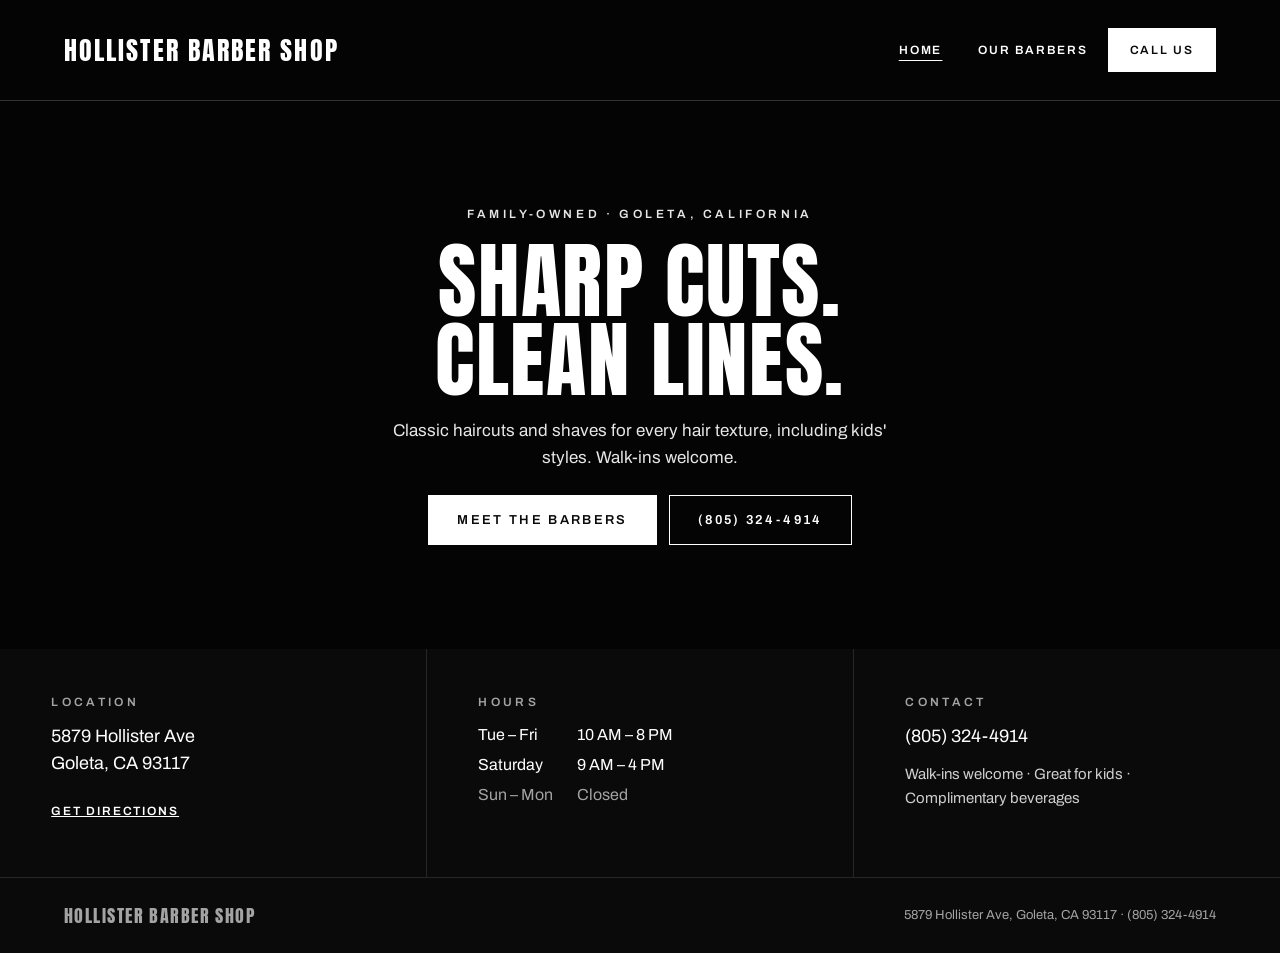
==== index.html @ b9d54585 "Initial commit: Hollister Barbershop site Co-Authored-By: Claude Opus 5.5 <noreply@anthropic.com>" ====
<!doctype html>
<html lang="en">
<head>
  <meta charset="utf-8">
  <meta name="viewport" content="width=device-width, initial-scale=1">
  <title>Hollister Barber Shop · Goleta, CA</title>
  <meta name="description" content="Family-owned barber shop in Goleta, California. Classic haircuts and shaves for every hair texture, including kids' styles. Walk-ins welcome.">
  <link rel="preconnect" href="https://fonts.googleapis.com">
  <link rel="preconnect" href="https://fonts.gstatic.com" crossorigin>
  <link href="https://fonts.googleapis.com/css2?family=Anton&family=Archivo:wght@400;500;600&display=swap" rel="stylesheet">
  <link rel="stylesheet" href="styles.css">
</head>
<body>

  <section class="hero">
    <header class="site-header">
      <a class="logo" href="index.html">Hollister Barber Shop</a>
      <nav class="nav" aria-label="Main">
        <a href="index.html" aria-current="page">Home</a>
        <a href="barbers.html">Our Barbers</a>
        <a class="nav-cta" href="tel:+18053244914">Call Us</a>
      </nav>
    </header>

    <div class="hero-body">
      <p class="kicker">Family-Owned · Goleta, California</p>
      <h1>Sharp Cuts.<br>Clean Lines.</h1>
      <p class="lede">Classic haircuts and shaves for every hair texture, including kids' styles. Walk-ins welcome.</p>
      <div class="actions">
        <a class="btn btn--solid" href="barbers.html">Meet the Barbers</a>
        <a class="btn btn--outline" href="tel:+18053244914">(805) 324-4914</a>
      </div>
    </div>
  </section>

  <main>
    <section class="info" aria-label="Visit us">
      <div class="info-block">
        <h2>Location</h2>
        <p>5879 Hollister Ave<br>Goleta, CA 93117</p>
        <a class="info-link" href="https://www.google.com/maps/search/?api=1&query=5879+Hollister+Ave+Goleta+CA+93117" target="_blank" rel="noopener">Get Directions</a>
      </div>
      <div class="info-block">
        <h2>Hours</h2>
        <dl class="hours">
          <dt>Tue – Fri</dt><dd>10 AM – 8 PM</dd>
          <dt>Saturday</dt><dd>9 AM – 4 PM</dd>
          <dt class="closed">Sun – Mon</dt><dd class="closed">Closed</dd>
        </dl>
      </div>
      <div class="info-block">
        <h2>Contact</h2>
        <a class="phone" href="tel:+18053244914">(805) 324-4914</a>
        <p class="note">Walk-ins welcome · Great for kids · Complimentary beverages</p>
      </div>
    </section>
  </main>

  <footer class="site-footer">
    <span class="logo">Hollister Barber Shop</span>
    <span>5879 Hollister Ave, Goleta, CA 93117 · (805) 324-4914</span>
  </footer>

</body>
</html>
---- styles.css ----
/* Hollister Barber Shop — shared styles */
*, *::before, *::after { box-sizing: border-box; }

:root {
  --black: #0a0a0a;
  --white: #ffffff;
  --line: #262626;
  --muted: #a3a3a3;
  --soft: #e6e6e6;
  --display: Anton, Impact, "Arial Narrow", sans-serif;
  --body: Archivo, "Helvetica Neue", Helvetica, sans-serif;
  --gutter: clamp(16px, 5vw, 72px);
}

html { -webkit-text-size-adjust: 100%; }
body {
  margin: 0;
  background: var(--black);
  color: var(--white);
  font-family: var(--body);
  line-height: 1.5;
}
img { max-width: 100%; display: block; }
a { color: var(--white); }
a:hover { color: #cfcfcf; }
a:focus-visible, button:focus-visible { outline: 2px solid var(--white); outline-offset: 4px; }

/* ---------- Hero / page header ---------- */
.hero {
  position: relative;
  background: url("images/background.webp") center 60% / cover no-repeat;
}
.hero::before {
  content: "";
  position: absolute;
  inset: 0;
  background: rgba(0, 0, 0, 0.62);
}
.hero--page { background-position: center 30%; }
.hero--page::before { background: rgba(0, 0, 0, 0.72); }
.hero > * { position: relative; }

.site-header {
  display: flex;
  flex-wrap: wrap;
  align-items: center;
  justify-content: space-between;
  gap: 12px 16px;
  padding: clamp(16px, 3vw, 28px) var(--gutter);
  border-bottom: 1px solid rgba(255, 255, 255, 0.18);
}
.logo {
  font-family: var(--display);
  font-size: clamp(20px, 3vw, 26px);
  letter-spacing: 0.08em;
  text-transform: uppercase;
  text-decoration: none;
  white-space: nowrap;
}
.nav { display: flex; flex-wrap: wrap; align-items: center; gap: 4px; }
.nav a {
  display: inline-flex;
  align-items: center;
  min-height: 44px;
  padding: 0 clamp(10px, 1.6vw, 16px);
  font-size: 12px;
  font-weight: 600;
  letter-spacing: 0.16em;
  text-transform: uppercase;
  text-decoration: none;
}
.nav a[aria-current="page"] { text-decoration: underline; text-underline-offset: 6px; }
.nav a.nav-cta { background: var(--white); color: var(--black); padding: 0 clamp(14px, 2vw, 22px); }
.nav a.nav-cta:hover { background: var(--soft); }

.hero-body {
  display: flex;
  flex-direction: column;
  align-items: center;
  text-align: center;
  gap: 18px;
  padding: clamp(56px, 9vw, 104px) var(--gutter);
}
.hero--page .hero-body { padding: clamp(48px, 7vw, 80px) var(--gutter); }
.kicker {
  margin: 0;
  font-size: 12px;
  font-weight: 600;
  letter-spacing: 0.3em;
  text-transform: uppercase;
  color: var(--soft);
}
.hero h1 {
  margin: 0;
  font-family: var(--display);
  font-weight: 400;
  font-size: clamp(40px, 6.5vw, 84px);
  line-height: 0.95;
  letter-spacing: 0.02em;
  text-transform: uppercase;
}
.lede {
  margin: 0;
  max-width: 500px;
  font-size: clamp(15px, 1.6vw, 17px);
  line-height: 1.6;
  color: var(--soft);
}
.actions { display: flex; flex-wrap: wrap; justify-content: center; gap: 12px; margin-top: 6px; }

.btn {
  display: inline-flex;
  align-items: center;
  justify-content: center;
  gap: 8px;
  min-height: 50px;
  padding: 0 28px;
  font: inherit;
  font-size: 13px;
  font-weight: 600;
  letter-spacing: 0.18em;
  text-transform: uppercase;
  text-decoration: none;
  cursor: pointer;
  border: 1px solid var(--white);
}
.btn--solid { background: var(--white); color: var(--black); }
.btn--solid:hover { background: var(--soft); color: var(--black); }
.btn--outline { background: transparent; color: var(--white); }
.btn--outline:hover { background: var(--white); color: var(--black); }

/* ---------- Info strip ---------- */
.info {
  display: grid;
  grid-template-columns: repeat(auto-fit, minmax(260px, 1fr));
  gap: 1px;
  background: var(--line);
  border-bottom: 1px solid var(--line);
}
.info-block {
  display: flex;
  flex-direction: column;
  gap: 12px;
  padding: clamp(28px, 4vw, 44px) clamp(20px, 4vw, 56px);
  background: var(--black);
}
.info-block h2 {
  margin: 0;
  font-size: 12px;
  font-weight: 600;
  letter-spacing: 0.28em;
  text-transform: uppercase;
  color: var(--muted);
}
.info-block p { margin: 0; font-size: 18px; }
.info-block .note { font-size: 15px; line-height: 1.6; color: #cfcfcf; }
.info-link {
  display: inline-flex;
  align-items: center;
  min-height: 44px;
  align-self: flex-start;
  font-size: 12px;
  font-weight: 600;
  letter-spacing: 0.16em;
  text-transform: uppercase;
}
.phone { font-size: 18px; text-decoration: none; }
.hours {
  display: grid;
  grid-template-columns: auto 1fr;
  column-gap: 24px;
  row-gap: 6px;
  margin: 0;
  font-size: 16px;
}
.hours dt, .hours dd { margin: 0; }
.hours .closed { color: var(--muted); }

/* ---------- Footer ---------- */
.site-footer {
  display: flex;
  flex-wrap: wrap;
  justify-content: space-between;
  align-items: center;
  gap: 8px 16px;
  padding: 24px var(--gutter);
  font-size: 13px;
  color: var(--muted);
}
.barbers-page .site-footer { border-top: 1px solid var(--line); }
.site-footer .logo { font-size: 18px; }

/* ---------- Barbers grid ---------- */
.team {
  max-width: 1280px;
  margin: 0 auto;
  padding: clamp(36px, 6vw, 72px) var(--gutter) clamp(56px, 8vw, 96px);
}
.team-grid {
  display: grid;
  grid-template-columns: repeat(auto-fill, minmax(min(100%, 260px), 1fr));
  gap: clamp(20px, 3vw, 28px);
}
.barber.is-open { grid-column: 1 / -1; }

.photo {
  display: flex;
  flex-direction: column;
  align-items: center;
  justify-content: center;
  gap: 12px;
  width: 100%;
  aspect-ratio: 4 / 5;
  overflow: hidden;
  background: #1c1c1c;
  border: 1px solid #333;
  color: #8a8a8a;
  font-size: 12px;
  font-weight: 600;
  letter-spacing: 0.22em;
  text-transform: uppercase;
}
.photo img { width: 100%; height: 100%; object-fit: cover; }

.barber-card {
  display: flex;
  flex-direction: column;
  gap: 18px;
  width: 100%;
  padding: 0;
  border: 0;
  background: transparent;
  color: var(--white);
  text-align: left;
  font: inherit;
  cursor: pointer;
}
.barber-card .photo { transition: background 0.2s; }
.barber-card:hover .photo { background: #2a2a2a; }
.barber-card-meta { display: flex; align-items: flex-end; justify-content: space-between; gap: 12px; }
.barber-name {
  margin: 0;
  font-family: var(--display);
  font-weight: 400;
  font-size: 28px;
  line-height: 1;
  letter-spacing: 0.04em;
  text-transform: uppercase;
}
.barber-role {
  display: block;
  margin-top: 6px;
  font-size: 13px;
  font-weight: 500;
  letter-spacing: 0.14em;
  text-transform: uppercase;
  color: #b5b5b5;
}
.view-cuts {
  display: inline-flex;
  align-items: center;
  gap: 8px;
  font-size: 12px;
  font-weight: 600;
  letter-spacing: 0.16em;
  text-transform: uppercase;
  white-space: nowrap;
}

/* Expanded panel */
.barber-panel {
  display: none;
  flex-wrap: wrap;
  gap: clamp(24px, 4vw, 36px);
  padding: clamp(18px, 4vw, 32px);
  background: var(--white);
  color: var(--black);
}
.barber.is-open .barber-card { display: none; }
.barber.is-open .barber-panel { display: flex; animation: open 0.25s ease-out; }
@keyframes open { from { opacity: 0; transform: translateY(8px); } to { opacity: 1; transform: none; } }
@media (prefers-reduced-motion: reduce) { .barber.is-open .barber-panel { animation: none; } }

.panel-profile { flex: 1 1 240px; max-width: 340px; display: flex; flex-direction: column; gap: 18px; }
.panel-profile .photo { background: #e9e9e9; border: 0; color: #5c5c5c; }
.panel-profile .barber-name { font-size: 36px; }
.panel-profile .barber-role { color: #4a4a4a; font-weight: 600; }
.bio { margin: 0; font-size: 15px; line-height: 1.6; color: #333; }
.panel-actions { display: flex; flex-wrap: wrap; gap: 10px; }
.panel-actions .btn { min-height: 46px; padding: 0 20px; border-color: var(--black); }
.panel-actions .btn--solid { background: var(--black); color: var(--white); }
.panel-actions .btn--solid:hover { background: #333; color: var(--white); }
.panel-actions .btn--outline { color: var(--black); }
.panel-actions .btn--outline:hover { background: var(--black); color: var(--white); }

.panel-cuts { flex: 999 1 300px; min-width: 0; display: flex; flex-direction: column; gap: 18px; }
.panel-cuts h3 {
  margin: 0;
  font-size: 12px;
  font-weight: 600;
  letter-spacing: 0.28em;
  text-transform: uppercase;
  color: #4a4a4a;
}
.cuts {
  display: grid;
  grid-template-columns: repeat(auto-fill, minmax(130px, 1fr));
  gap: clamp(8px, 1.5vw, 14px);
  margin: 0;
  padding: 0;
  list-style: none;
}
.cut {
  display: flex;
  align-items: center;
  justify-content: center;
  aspect-ratio: 1 / 1;
  overflow: hidden;
  background: #ececec;
  border: 1px solid #d4d4d4;
  color: #5c5c5c;
  font-size: 12px;
  font-weight: 600;
  letter-spacing: 0.18em;
  text-transform: uppercase;
}
.cut img { width: 100%; height: 100%; object-fit: cover; }
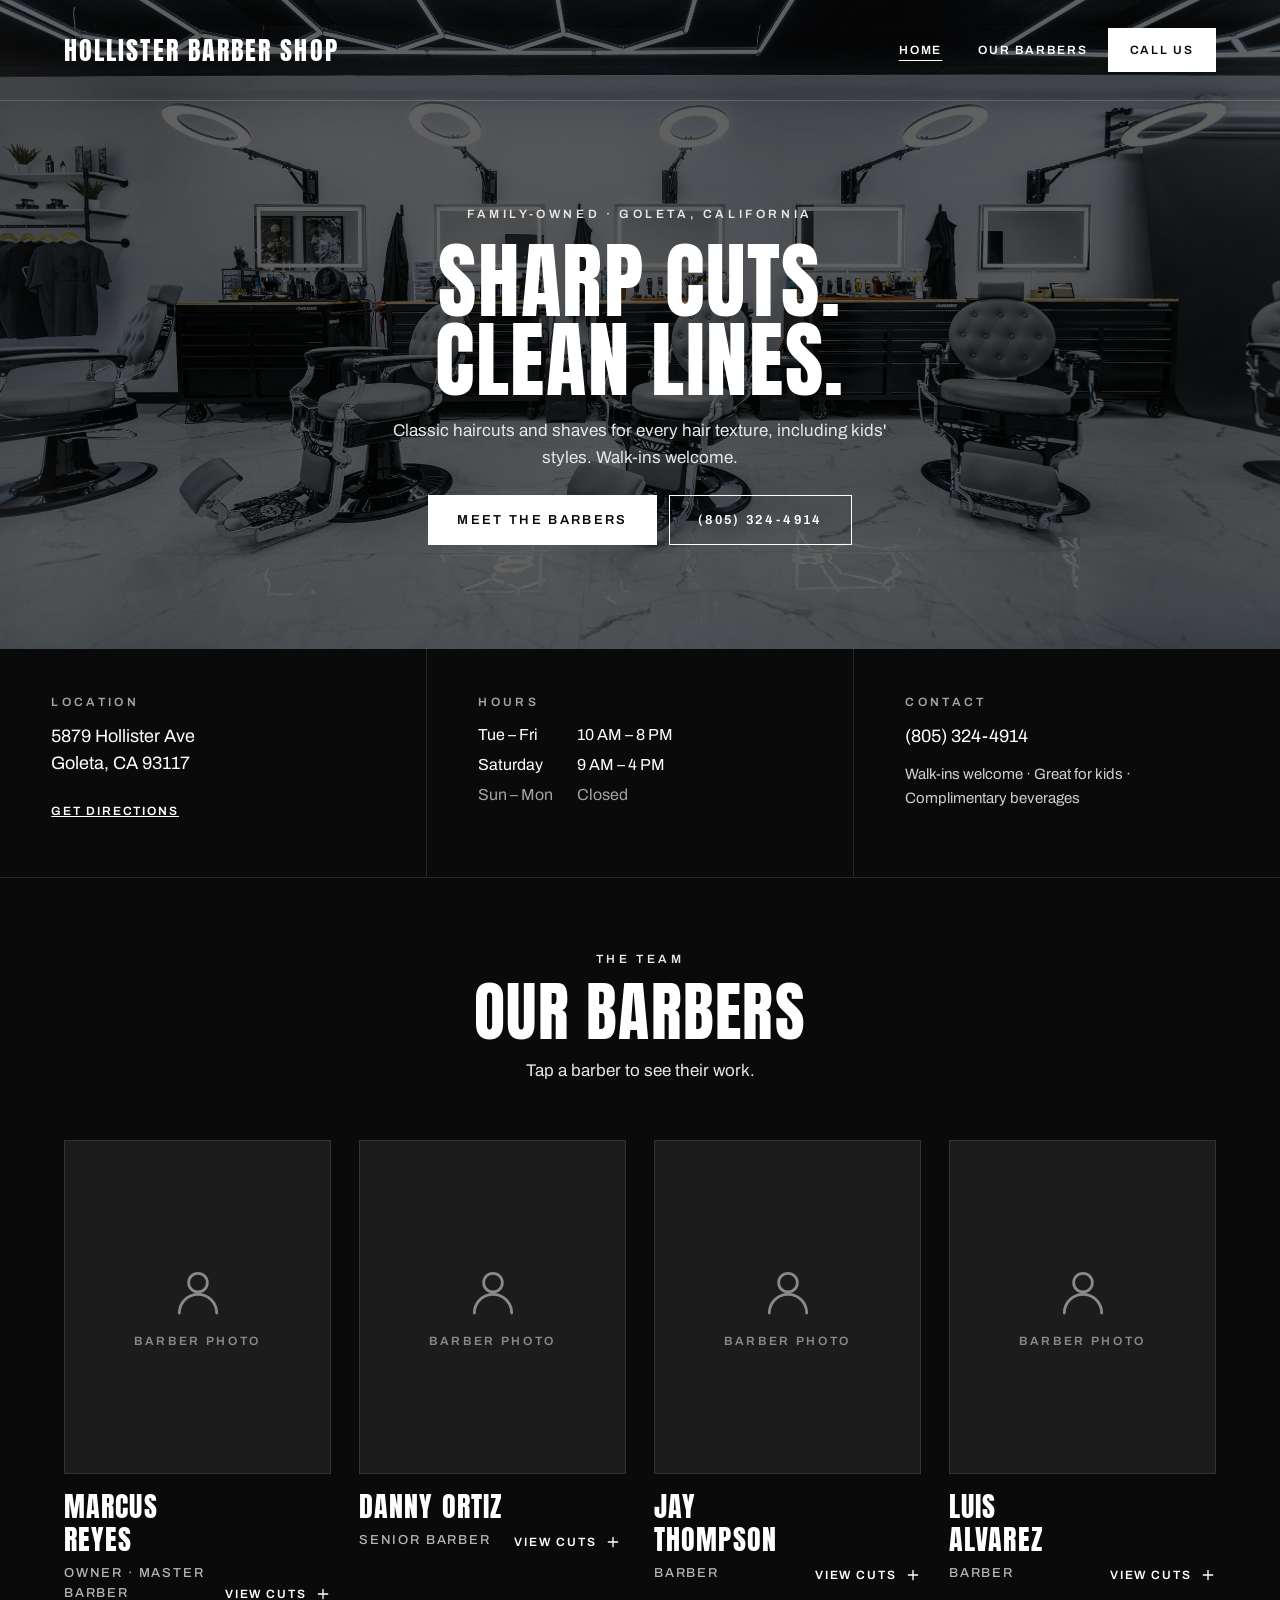
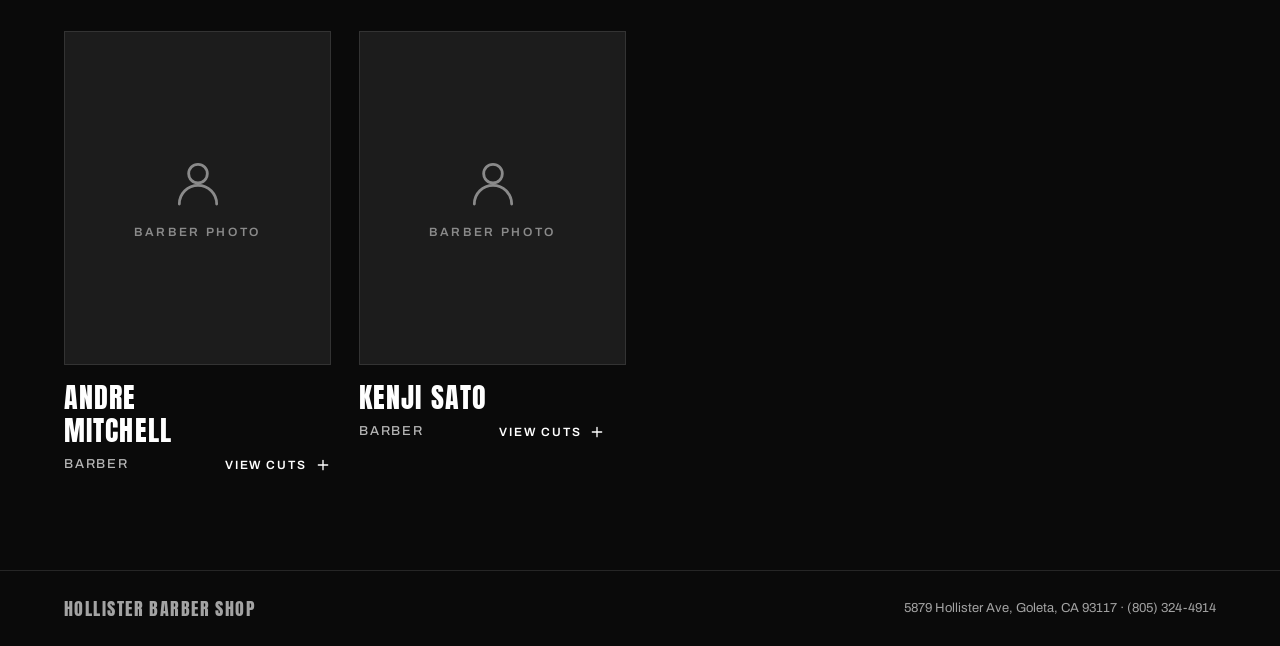
==== commit 350a26fa: "Merge barbers page into home page Co-Authored-By: Claude Opus 5.5 <noreply@anthropic.com>" ====
--- a/index.html
+++ b/index.html
@@ -17,7 +17,7 @@
       <a class="logo" href="index.html">Hollister Barber Shop</a>
       <nav class="nav" aria-label="Main">
         <a href="index.html" aria-current="page">Home</a>
-        <a href="barbers.html">Our Barbers</a>
+        <a href="#barbers">Our Barbers</a>
         <a class="nav-cta" href="tel:+18053244914">Call Us</a>
       </nav>
     </header>
@@ -27,7 +27,7 @@
       <h1>Sharp Cuts.<br>Clean Lines.</h1>
       <p class="lede">Classic haircuts and shaves for every hair texture, including kids' styles. Walk-ins welcome.</p>
       <div class="actions">
-        <a class="btn btn--solid" href="barbers.html">Meet the Barbers</a>
+        <a class="btn btn--solid" href="#barbers">Meet the Barbers</a>
         <a class="btn btn--outline" href="tel:+18053244914">(805) 324-4914</a>
       </div>
     </div>
@@ -54,6 +54,336 @@
         <p class="note">Walk-ins welcome · Great for kids · Complimentary beverages</p>
       </div>
     </section>
+
+    <section class="team" id="barbers" aria-labelledby="barbers-title">
+      <div class="team-head">
+        <p class="kicker">The Team</p>
+        <h2 id="barbers-title">Our Barbers</h2>
+        <p class="lede">Tap a barber to see their work.</p>
+      </div>
+      <div class="team-grid">
+
+        <!-- ===== BARBER 1 ===== -->
+        <article class="barber">
+          <button type="button" class="barber-card" aria-expanded="false" aria-controls="barber-1-panel">
+            <span class="photo">
+              <!-- Replace the icon + text below with: <img src="images/barber-1.jpg" alt="Marcus Reyes"> -->
+              <svg aria-hidden="true" width="56" height="56" viewBox="0 0 24 24" fill="none" stroke="currentColor" stroke-width="1.2" stroke-linecap="round" stroke-linejoin="round"><circle cx="12" cy="8" r="4"/><path d="M4 21c0-4.4 3.6-8 8-8s8 3.6 8 8"/></svg>
+              <span>Barber Photo</span>
+            </span>
+            <span class="barber-card-meta">
+              <span>
+                <span class="barber-name">Marcus Reyes</span>
+                <span class="barber-role">Owner · Master Barber</span>
+              </span>
+              <span class="view-cuts">View Cuts
+                <svg aria-hidden="true" width="16" height="16" viewBox="0 0 24 24" fill="none" stroke="currentColor" stroke-width="2" stroke-linecap="round"><path d="M12 5v14M5 12h14"/></svg>
+              </span>
+            </span>
+          </button>
+
+          <div class="barber-panel" id="barber-1-panel">
+            <div class="panel-profile">
+              <div class="photo">
+                <!-- Same photo again: <img src="images/barber-1.jpg" alt="Marcus Reyes"> -->
+                <svg aria-hidden="true" width="56" height="56" viewBox="0 0 24 24" fill="none" stroke="currentColor" stroke-width="1.2" stroke-linecap="round" stroke-linejoin="round"><circle cx="12" cy="8" r="4"/><path d="M4 21c0-4.4 3.6-8 8-8s8 3.6 8 8"/></svg>
+                <span>Barber Photo</span>
+              </div>
+              <div>
+                <h2 class="barber-name">Marcus Reyes</h2>
+                <span class="barber-role">Owner · Master Barber</span>
+              </div>
+              <p class="bio">Opened the shop after 15 years behind the chair. Known for sharp skin fades, classic scissor cuts and hot-towel shaves.</p>
+              <div class="panel-actions">
+                <a class="btn btn--solid" href="tel:+18053244914">Book with Marcus</a>
+                <button type="button" class="btn btn--outline close-btn">
+                  <svg aria-hidden="true" width="14" height="14" viewBox="0 0 24 24" fill="none" stroke="currentColor" stroke-width="2.2" stroke-linecap="round"><path d="M6 6l12 12M18 6L6 18"/></svg>
+                  Close
+                </button>
+              </div>
+            </div>
+            <div class="panel-cuts">
+              <h3>Recent Cuts</h3>
+              <!-- Replace each "Cut N" with: <img src="images/barber-1-cut-N.jpg" alt="Fade by Marcus Reyes">  Add or remove <li> items freely. -->
+              <ul class="cuts">
+                <li class="cut">Cut 1</li>
+                <li class="cut">Cut 2</li>
+                <li class="cut">Cut 3</li>
+                <li class="cut">Cut 4</li>
+                <li class="cut">Cut 5</li>
+                <li class="cut">Cut 6</li>
+              </ul>
+            </div>
+          </div>
+        </article>
+        <!-- ===== BARBER 2 ===== -->
+        <article class="barber">
+          <button type="button" class="barber-card" aria-expanded="false" aria-controls="barber-2-panel">
+            <span class="photo">
+              <!-- Replace the icon + text below with: <img src="images/barber-2.jpg" alt="Danny Ortiz"> -->
+              <svg aria-hidden="true" width="56" height="56" viewBox="0 0 24 24" fill="none" stroke="currentColor" stroke-width="1.2" stroke-linecap="round" stroke-linejoin="round"><circle cx="12" cy="8" r="4"/><path d="M4 21c0-4.4 3.6-8 8-8s8 3.6 8 8"/></svg>
+              <span>Barber Photo</span>
+            </span>
+            <span class="barber-card-meta">
+              <span>
+                <span class="barber-name">Danny Ortiz</span>
+                <span class="barber-role">Senior Barber</span>
+              </span>
+              <span class="view-cuts">View Cuts
+                <svg aria-hidden="true" width="16" height="16" viewBox="0 0 24 24" fill="none" stroke="currentColor" stroke-width="2" stroke-linecap="round"><path d="M12 5v14M5 12h14"/></svg>
+              </span>
+            </span>
+          </button>
+
+          <div class="barber-panel" id="barber-2-panel">
+            <div class="panel-profile">
+              <div class="photo">
+                <!-- Same photo again: <img src="images/barber-2.jpg" alt="Danny Ortiz"> -->
+                <svg aria-hidden="true" width="56" height="56" viewBox="0 0 24 24" fill="none" stroke="currentColor" stroke-width="1.2" stroke-linecap="round" stroke-linejoin="round"><circle cx="12" cy="8" r="4"/><path d="M4 21c0-4.4 3.6-8 8-8s8 3.6 8 8"/></svg>
+                <span>Barber Photo</span>
+              </div>
+              <div>
+                <h2 class="barber-name">Danny Ortiz</h2>
+                <span class="barber-role">Senior Barber</span>
+              </div>
+              <p class="bio">Twelve years cutting. Specializes in tapers, textured crops and beard sculpting for every hair type.</p>
+              <div class="panel-actions">
+                <a class="btn btn--solid" href="tel:+18053244914">Book with Danny</a>
+                <button type="button" class="btn btn--outline close-btn">
+                  <svg aria-hidden="true" width="14" height="14" viewBox="0 0 24 24" fill="none" stroke="currentColor" stroke-width="2.2" stroke-linecap="round"><path d="M6 6l12 12M18 6L6 18"/></svg>
+                  Close
+                </button>
+              </div>
+            </div>
+            <div class="panel-cuts">
+              <h3>Recent Cuts</h3>
+              <!-- Replace each "Cut N" with: <img src="images/barber-2-cut-N.jpg" alt="Fade by Danny Ortiz">  Add or remove <li> items freely. -->
+              <ul class="cuts">
+                <li class="cut">Cut 1</li>
+                <li class="cut">Cut 2</li>
+                <li class="cut">Cut 3</li>
+                <li class="cut">Cut 4</li>
+                <li class="cut">Cut 5</li>
+                <li class="cut">Cut 6</li>
+              </ul>
+            </div>
+          </div>
+        </article>
+        <!-- ===== BARBER 3 ===== -->
+        <article class="barber">
+          <button type="button" class="barber-card" aria-expanded="false" aria-controls="barber-3-panel">
+            <span class="photo">
+              <!-- Replace the icon + text below with: <img src="images/barber-3.jpg" alt="Jay Thompson"> -->
+              <svg aria-hidden="true" width="56" height="56" viewBox="0 0 24 24" fill="none" stroke="currentColor" stroke-width="1.2" stroke-linecap="round" stroke-linejoin="round"><circle cx="12" cy="8" r="4"/><path d="M4 21c0-4.4 3.6-8 8-8s8 3.6 8 8"/></svg>
+              <span>Barber Photo</span>
+            </span>
+            <span class="barber-card-meta">
+              <span>
+                <span class="barber-name">Jay Thompson</span>
+                <span class="barber-role">Barber</span>
+              </span>
+              <span class="view-cuts">View Cuts
+                <svg aria-hidden="true" width="16" height="16" viewBox="0 0 24 24" fill="none" stroke="currentColor" stroke-width="2" stroke-linecap="round"><path d="M12 5v14M5 12h14"/></svg>
+              </span>
+            </span>
+          </button>
+
+          <div class="barber-panel" id="barber-3-panel">
+            <div class="panel-profile">
+              <div class="photo">
+                <!-- Same photo again: <img src="images/barber-3.jpg" alt="Jay Thompson"> -->
+                <svg aria-hidden="true" width="56" height="56" viewBox="0 0 24 24" fill="none" stroke="currentColor" stroke-width="1.2" stroke-linecap="round" stroke-linejoin="round"><circle cx="12" cy="8" r="4"/><path d="M4 21c0-4.4 3.6-8 8-8s8 3.6 8 8"/></svg>
+                <span>Barber Photo</span>
+              </div>
+              <div>
+                <h2 class="barber-name">Jay Thompson</h2>
+                <span class="barber-role">Barber</span>
+              </div>
+              <p class="bio">Precision line-ups and creative designs. Eight years in, and a favorite with the younger crowd.</p>
+              <div class="panel-actions">
+                <a class="btn btn--solid" href="tel:+18053244914">Book with Jay</a>
+                <button type="button" class="btn btn--outline close-btn">
+                  <svg aria-hidden="true" width="14" height="14" viewBox="0 0 24 24" fill="none" stroke="currentColor" stroke-width="2.2" stroke-linecap="round"><path d="M6 6l12 12M18 6L6 18"/></svg>
+                  Close
+                </button>
+              </div>
+            </div>
+            <div class="panel-cuts">
+              <h3>Recent Cuts</h3>
+              <!-- Replace each "Cut N" with: <img src="images/barber-3-cut-N.jpg" alt="Fade by Jay Thompson">  Add or remove <li> items freely. -->
+              <ul class="cuts">
+                <li class="cut">Cut 1</li>
+                <li class="cut">Cut 2</li>
+                <li class="cut">Cut 3</li>
+                <li class="cut">Cut 4</li>
+                <li class="cut">Cut 5</li>
+                <li class="cut">Cut 6</li>
+              </ul>
+            </div>
+          </div>
+        </article>
+        <!-- ===== BARBER 4 ===== -->
+        <article class="barber">
+          <button type="button" class="barber-card" aria-expanded="false" aria-controls="barber-4-panel">
+            <span class="photo">
+              <!-- Replace the icon + text below with: <img src="images/barber-4.jpg" alt="Luis Alvarez"> -->
+              <svg aria-hidden="true" width="56" height="56" viewBox="0 0 24 24" fill="none" stroke="currentColor" stroke-width="1.2" stroke-linecap="round" stroke-linejoin="round"><circle cx="12" cy="8" r="4"/><path d="M4 21c0-4.4 3.6-8 8-8s8 3.6 8 8"/></svg>
+              <span>Barber Photo</span>
+            </span>
+            <span class="barber-card-meta">
+              <span>
+                <span class="barber-name">Luis Alvarez</span>
+                <span class="barber-role">Barber</span>
+              </span>
+              <span class="view-cuts">View Cuts
+                <svg aria-hidden="true" width="16" height="16" viewBox="0 0 24 24" fill="none" stroke="currentColor" stroke-width="2" stroke-linecap="round"><path d="M12 5v14M5 12h14"/></svg>
+              </span>
+            </span>
+          </button>
+
+          <div class="barber-panel" id="barber-4-panel">
+            <div class="panel-profile">
+              <div class="photo">
+                <!-- Same photo again: <img src="images/barber-4.jpg" alt="Luis Alvarez"> -->
+                <svg aria-hidden="true" width="56" height="56" viewBox="0 0 24 24" fill="none" stroke="currentColor" stroke-width="1.2" stroke-linecap="round" stroke-linejoin="round"><circle cx="12" cy="8" r="4"/><path d="M4 21c0-4.4 3.6-8 8-8s8 3.6 8 8"/></svg>
+                <span>Barber Photo</span>
+              </div>
+              <div>
+                <h2 class="barber-name">Luis Alvarez</h2>
+                <span class="barber-role">Barber</span>
+              </div>
+              <p class="bio">Patient, detail-focused and great with kids. Loves a clean mid fade and a classic side part.</p>
+              <div class="panel-actions">
+                <a class="btn btn--solid" href="tel:+18053244914">Book with Luis</a>
+                <button type="button" class="btn btn--outline close-btn">
+                  <svg aria-hidden="true" width="14" height="14" viewBox="0 0 24 24" fill="none" stroke="currentColor" stroke-width="2.2" stroke-linecap="round"><path d="M6 6l12 12M18 6L6 18"/></svg>
+                  Close
+                </button>
+              </div>
+            </div>
+            <div class="panel-cuts">
+              <h3>Recent Cuts</h3>
+              <!-- Replace each "Cut N" with: <img src="images/barber-4-cut-N.jpg" alt="Fade by Luis Alvarez">  Add or remove <li> items freely. -->
+              <ul class="cuts">
+                <li class="cut">Cut 1</li>
+                <li class="cut">Cut 2</li>
+                <li class="cut">Cut 3</li>
+                <li class="cut">Cut 4</li>
+                <li class="cut">Cut 5</li>
+                <li class="cut">Cut 6</li>
+              </ul>
+            </div>
+          </div>
+        </article>
+        <!-- ===== BARBER 5 ===== -->
+        <article class="barber">
+          <button type="button" class="barber-card" aria-expanded="false" aria-controls="barber-5-panel">
+            <span class="photo">
+              <!-- Replace the icon + text below with: <img src="images/barber-5.jpg" alt="Andre Mitchell"> -->
+              <svg aria-hidden="true" width="56" height="56" viewBox="0 0 24 24" fill="none" stroke="currentColor" stroke-width="1.2" stroke-linecap="round" stroke-linejoin="round"><circle cx="12" cy="8" r="4"/><path d="M4 21c0-4.4 3.6-8 8-8s8 3.6 8 8"/></svg>
+              <span>Barber Photo</span>
+            </span>
+            <span class="barber-card-meta">
+              <span>
+                <span class="barber-name">Andre Mitchell</span>
+                <span class="barber-role">Barber</span>
+              </span>
+              <span class="view-cuts">View Cuts
+                <svg aria-hidden="true" width="16" height="16" viewBox="0 0 24 24" fill="none" stroke="currentColor" stroke-width="2" stroke-linecap="round"><path d="M12 5v14M5 12h14"/></svg>
+              </span>
+            </span>
+          </button>
+
+          <div class="barber-panel" id="barber-5-panel">
+            <div class="panel-profile">
+              <div class="photo">
+                <!-- Same photo again: <img src="images/barber-5.jpg" alt="Andre Mitchell"> -->
+                <svg aria-hidden="true" width="56" height="56" viewBox="0 0 24 24" fill="none" stroke="currentColor" stroke-width="1.2" stroke-linecap="round" stroke-linejoin="round"><circle cx="12" cy="8" r="4"/><path d="M4 21c0-4.4 3.6-8 8-8s8 3.6 8 8"/></svg>
+                <span>Barber Photo</span>
+              </div>
+              <div>
+                <h2 class="barber-name">Andre Mitchell</h2>
+                <span class="barber-role">Barber</span>
+              </div>
+              <p class="bio">Curl and coily-hair specialist with six years of experience. Sponge twists, high-top fades and shape-ups.</p>
+              <div class="panel-actions">
+                <a class="btn btn--solid" href="tel:+18053244914">Book with Andre</a>
+                <button type="button" class="btn btn--outline close-btn">
+                  <svg aria-hidden="true" width="14" height="14" viewBox="0 0 24 24" fill="none" stroke="currentColor" stroke-width="2.2" stroke-linecap="round"><path d="M6 6l12 12M18 6L6 18"/></svg>
+                  Close
+                </button>
+              </div>
+            </div>
+            <div class="panel-cuts">
+              <h3>Recent Cuts</h3>
+              <!-- Replace each "Cut N" with: <img src="images/barber-5-cut-N.jpg" alt="Fade by Andre Mitchell">  Add or remove <li> items freely. -->
+              <ul class="cuts">
+                <li class="cut">Cut 1</li>
+                <li class="cut">Cut 2</li>
+                <li class="cut">Cut 3</li>
+                <li class="cut">Cut 4</li>
+                <li class="cut">Cut 5</li>
+                <li class="cut">Cut 6</li>
+              </ul>
+            </div>
+          </div>
+        </article>
+        <!-- ===== BARBER 6 ===== -->
+        <article class="barber">
+          <button type="button" class="barber-card" aria-expanded="false" aria-controls="barber-6-panel">
+            <span class="photo">
+              <!-- Replace the icon + text below with: <img src="images/barber-6.jpg" alt="Kenji Sato"> -->
+              <svg aria-hidden="true" width="56" height="56" viewBox="0 0 24 24" fill="none" stroke="currentColor" stroke-width="1.2" stroke-linecap="round" stroke-linejoin="round"><circle cx="12" cy="8" r="4"/><path d="M4 21c0-4.4 3.6-8 8-8s8 3.6 8 8"/></svg>
+              <span>Barber Photo</span>
+            </span>
+            <span class="barber-card-meta">
+              <span>
+                <span class="barber-name">Kenji Sato</span>
+                <span class="barber-role">Barber</span>
+              </span>
+              <span class="view-cuts">View Cuts
+                <svg aria-hidden="true" width="16" height="16" viewBox="0 0 24 24" fill="none" stroke="currentColor" stroke-width="2" stroke-linecap="round"><path d="M12 5v14M5 12h14"/></svg>
+              </span>
+            </span>
+          </button>
+
+          <div class="barber-panel" id="barber-6-panel">
+            <div class="panel-profile">
+              <div class="photo">
+                <!-- Same photo again: <img src="images/barber-6.jpg" alt="Kenji Sato"> -->
+                <svg aria-hidden="true" width="56" height="56" viewBox="0 0 24 24" fill="none" stroke="currentColor" stroke-width="1.2" stroke-linecap="round" stroke-linejoin="round"><circle cx="12" cy="8" r="4"/><path d="M4 21c0-4.4 3.6-8 8-8s8 3.6 8 8"/></svg>
+                <span>Barber Photo</span>
+              </div>
+              <div>
+                <h2 class="barber-name">Kenji Sato</h2>
+                <span class="barber-role">Barber</span>
+              </div>
+              <p class="bio">Trained in classic barbering and modern Asian-hair styling. Go-to for two-blocks, French crops and straight-razor finishes.</p>
+              <div class="panel-actions">
+                <a class="btn btn--solid" href="tel:+18053244914">Book with Kenji</a>
+                <button type="button" class="btn btn--outline close-btn">
+                  <svg aria-hidden="true" width="14" height="14" viewBox="0 0 24 24" fill="none" stroke="currentColor" stroke-width="2.2" stroke-linecap="round"><path d="M6 6l12 12M18 6L6 18"/></svg>
+                  Close
+                </button>
+              </div>
+            </div>
+            <div class="panel-cuts">
+              <h3>Recent Cuts</h3>
+              <!-- Replace each "Cut N" with: <img src="images/barber-6-cut-N.jpg" alt="Fade by Kenji Sato">  Add or remove <li> items freely. -->
+              <ul class="cuts">
+                <li class="cut">Cut 1</li>
+                <li class="cut">Cut 2</li>
+                <li class="cut">Cut 3</li>
+                <li class="cut">Cut 4</li>
+                <li class="cut">Cut 5</li>
+                <li class="cut">Cut 6</li>
+              </ul>
+            </div>
+          </div>
+        </article>
+
+      </div>
+    </section>
   </main>
 
   <footer class="site-footer">
@@ -61,5 +391,6 @@
     <span>5879 Hollister Ave, Goleta, CA 93117 · (805) 324-4914</span>
   </footer>
 
+  <script src="script.js"></script>
 </body>
 </html>
--- a/styles.css
+++ b/styles.css
@@ -187,7 +187,7 @@
   font-size: 13px;
   color: var(--muted);
 }
-.barbers-page .site-footer { border-top: 1px solid var(--line); }
+.site-footer { border-top: 1px solid var(--line); }
 .site-footer .logo { font-size: 18px; }
 
 /* ---------- Barbers grid ---------- */
@@ -195,6 +195,23 @@
   max-width: 1280px;
   margin: 0 auto;
   padding: clamp(36px, 6vw, 72px) var(--gutter) clamp(56px, 8vw, 96px);
+}
+.team-head {
+  display: flex;
+  flex-direction: column;
+  align-items: center;
+  gap: 14px;
+  margin-bottom: clamp(32px, 5vw, 56px);
+  text-align: center;
+}
+.team-head h2 {
+  margin: 0;
+  font-family: var(--display);
+  font-weight: 400;
+  font-size: clamp(36px, 5vw, 64px);
+  line-height: 0.95;
+  letter-spacing: 0.02em;
+  text-transform: uppercase;
 }
 .team-grid {
   display: grid;
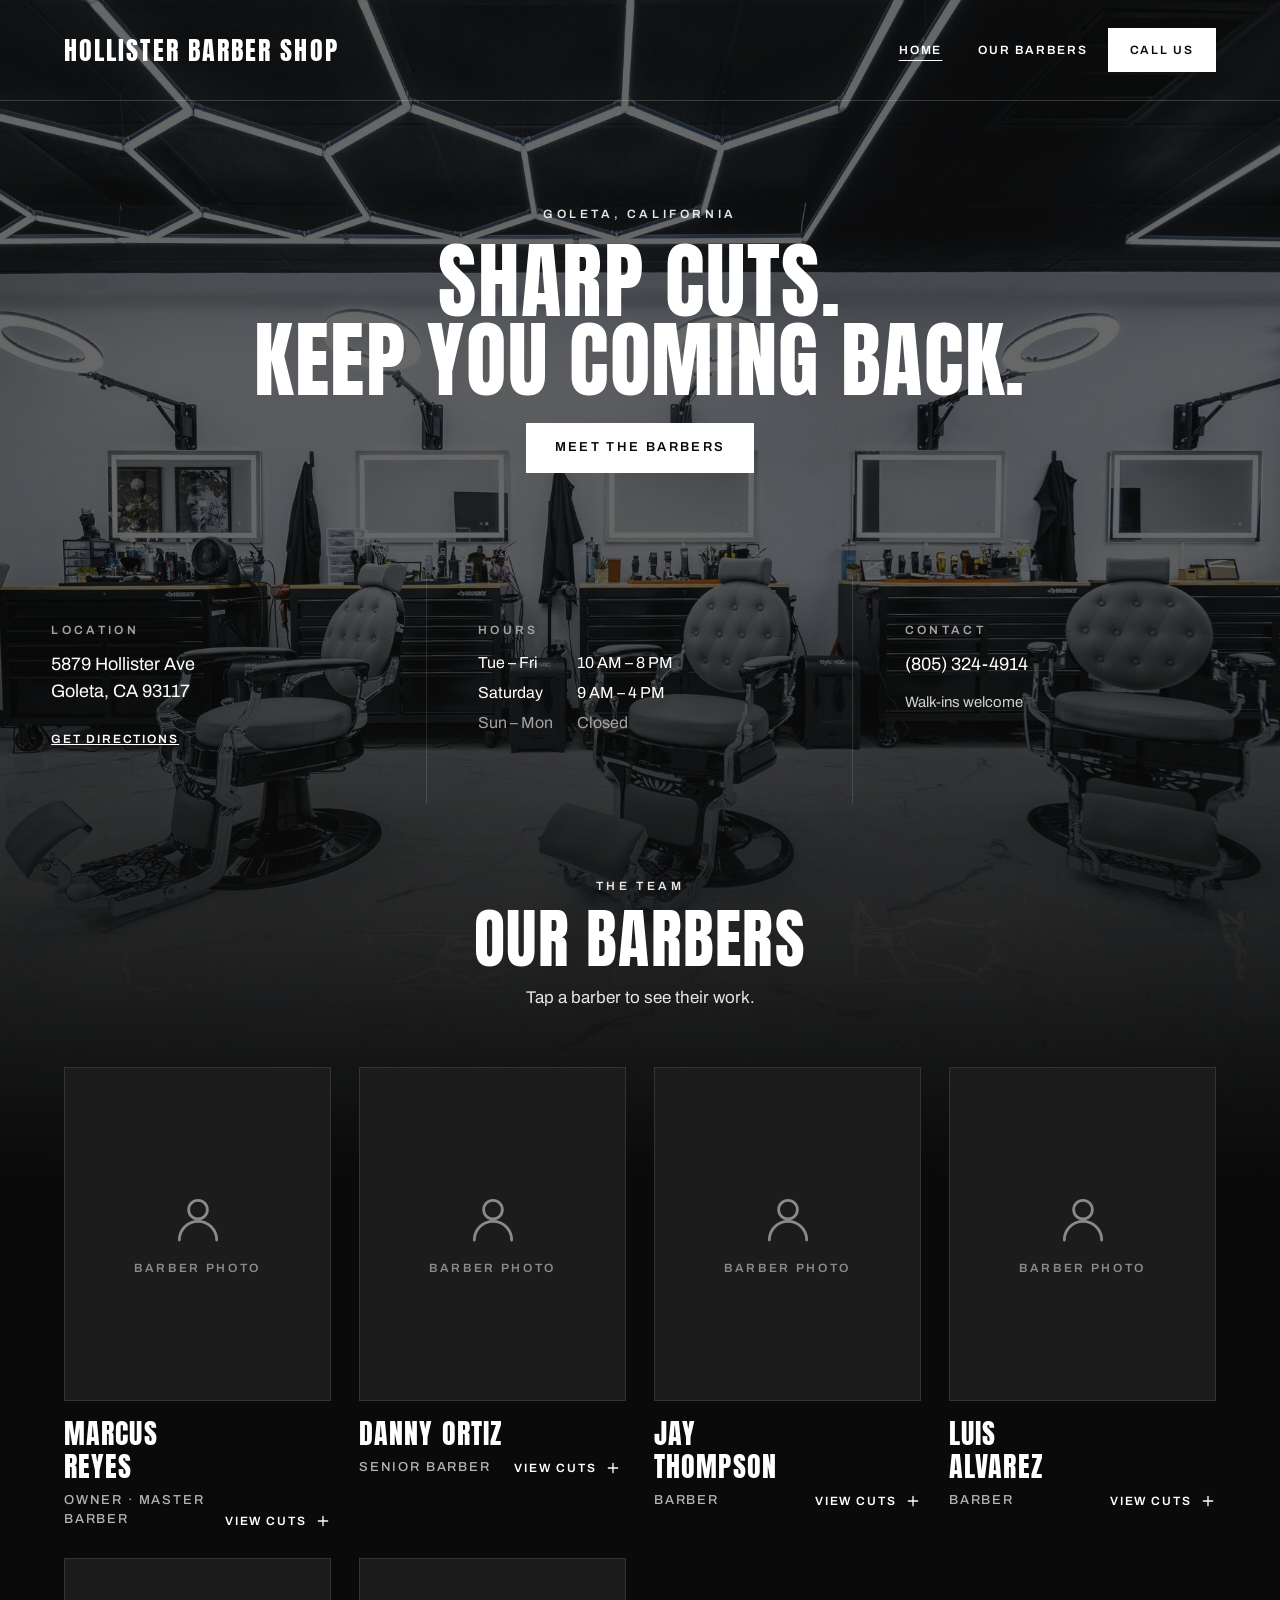
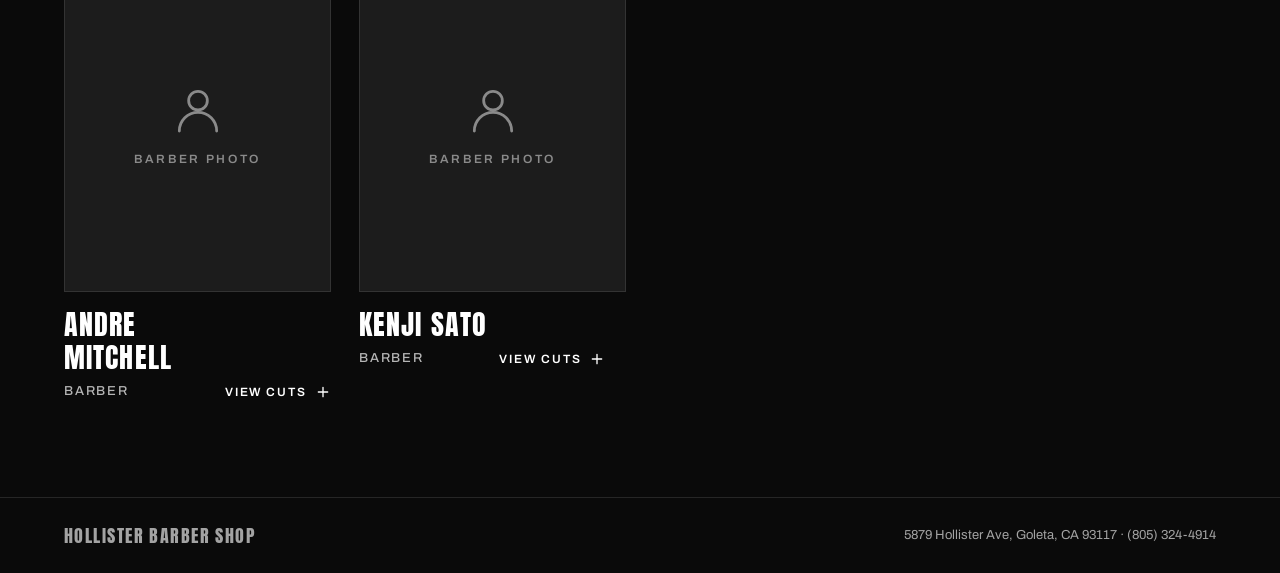
==== commit b4e0d461: "Trim landing copy and update headline Headline is now "Sharp Cuts. Keep You Coming Back." Drop the h" ====
--- a/index.html
+++ b/index.html
@@ -23,12 +23,10 @@
     </header>
 
     <div class="hero-body">
-      <p class="kicker">Family-Owned · Goleta, California</p>
-      <h1>Sharp Cuts.<br>Clean Lines.</h1>
-      <p class="lede">Classic haircuts and shaves for every hair texture, including kids' styles. Walk-ins welcome.</p>
+      <p class="kicker">Goleta, California</p>
+      <h1>Sharp Cuts.<br>Keep You <span class="nowrap">Coming Back.</span></h1>
       <div class="actions">
         <a class="btn btn--solid" href="#barbers">Meet the Barbers</a>
-        <a class="btn btn--outline" href="tel:+18053244914">(805) 324-4914</a>
       </div>
     </div>
   </section>
@@ -51,7 +49,7 @@
       <div class="info-block">
         <h2>Contact</h2>
         <a class="phone" href="tel:+18053244914">(805) 324-4914</a>
-        <p class="note">Walk-ins welcome · Great for kids · Complimentary beverages</p>
+        <p class="note">Walk-ins welcome</p>
       </div>
     </section>
 
--- a/styles.css
+++ b/styles.css
@@ -19,6 +19,7 @@
   color: var(--white);
   font-family: var(--body);
   line-height: 1.5;
+  isolation: isolate;
 }
 img { max-width: 100%; display: block; }
 a { color: var(--white); }
@@ -26,19 +27,33 @@
 a:focus-visible, button:focus-visible { outline: 2px solid var(--white); outline-offset: 4px; }
 
 /* ---------- Hero / page header ---------- */
+/* The photo runs past the hero, behind the info strip, and fades to black in the barbers section. */
 .hero {
   position: relative;
-  background: url("images/background.webp") center 60% / cover no-repeat;
-}
+  --blend: 860px;     /* how far the photo reaches below the hero */
+  --black-gap: 0.38;  /* share of --blend that is already solid black (the photo ends there on mobile) */
+}
+@media (min-width: 840px) { .hero { --blend: 600px; --black-gap: 0; } }
 .hero::before {
   content: "";
   position: absolute;
-  inset: 0;
-  background: rgba(0, 0, 0, 0.62);
-}
-.hero--page { background-position: center 30%; }
-.hero--page::before { background: rgba(0, 0, 0, 0.72); }
+  inset: 0 0 auto;
+  z-index: -1;
+  height: calc(100% + var(--blend));
+  background:
+    linear-gradient(
+      rgba(10, 10, 10, 0.62) 0,
+      rgba(10, 10, 10, 0.62) calc(100% - var(--blend)),
+      rgba(10, 10, 10, 0.82) calc(100% - var(--blend) * 0.6),
+      var(--black) calc(100% - var(--blend) * var(--black-gap))
+    ),
+    url("images/background.webp") center top / auto calc(100% - var(--blend) * var(--black-gap)) no-repeat;
+}
+@media (min-width: 840px) {
+  .hero::before { background-position: center 40%; background-size: cover; }
+}
 .hero > * { position: relative; }
+.nowrap { white-space: nowrap; }
 
 .site-header {
   display: flex;
@@ -133,16 +148,14 @@
 .info {
   display: grid;
   grid-template-columns: repeat(auto-fit, minmax(260px, 1fr));
-  gap: 1px;
-  background: var(--line);
-  border-bottom: 1px solid var(--line);
+  overflow: hidden; /* clips the outer edges of the divider lines below */
 }
 .info-block {
   display: flex;
   flex-direction: column;
   gap: 12px;
   padding: clamp(28px, 4vw, 44px) clamp(20px, 4vw, 56px);
-  background: var(--black);
+  box-shadow: -1px -1px 0 rgba(255, 255, 255, 0.12); /* top and left dividers that work at any column count */
 }
 .info-block h2 {
   margin: 0;
